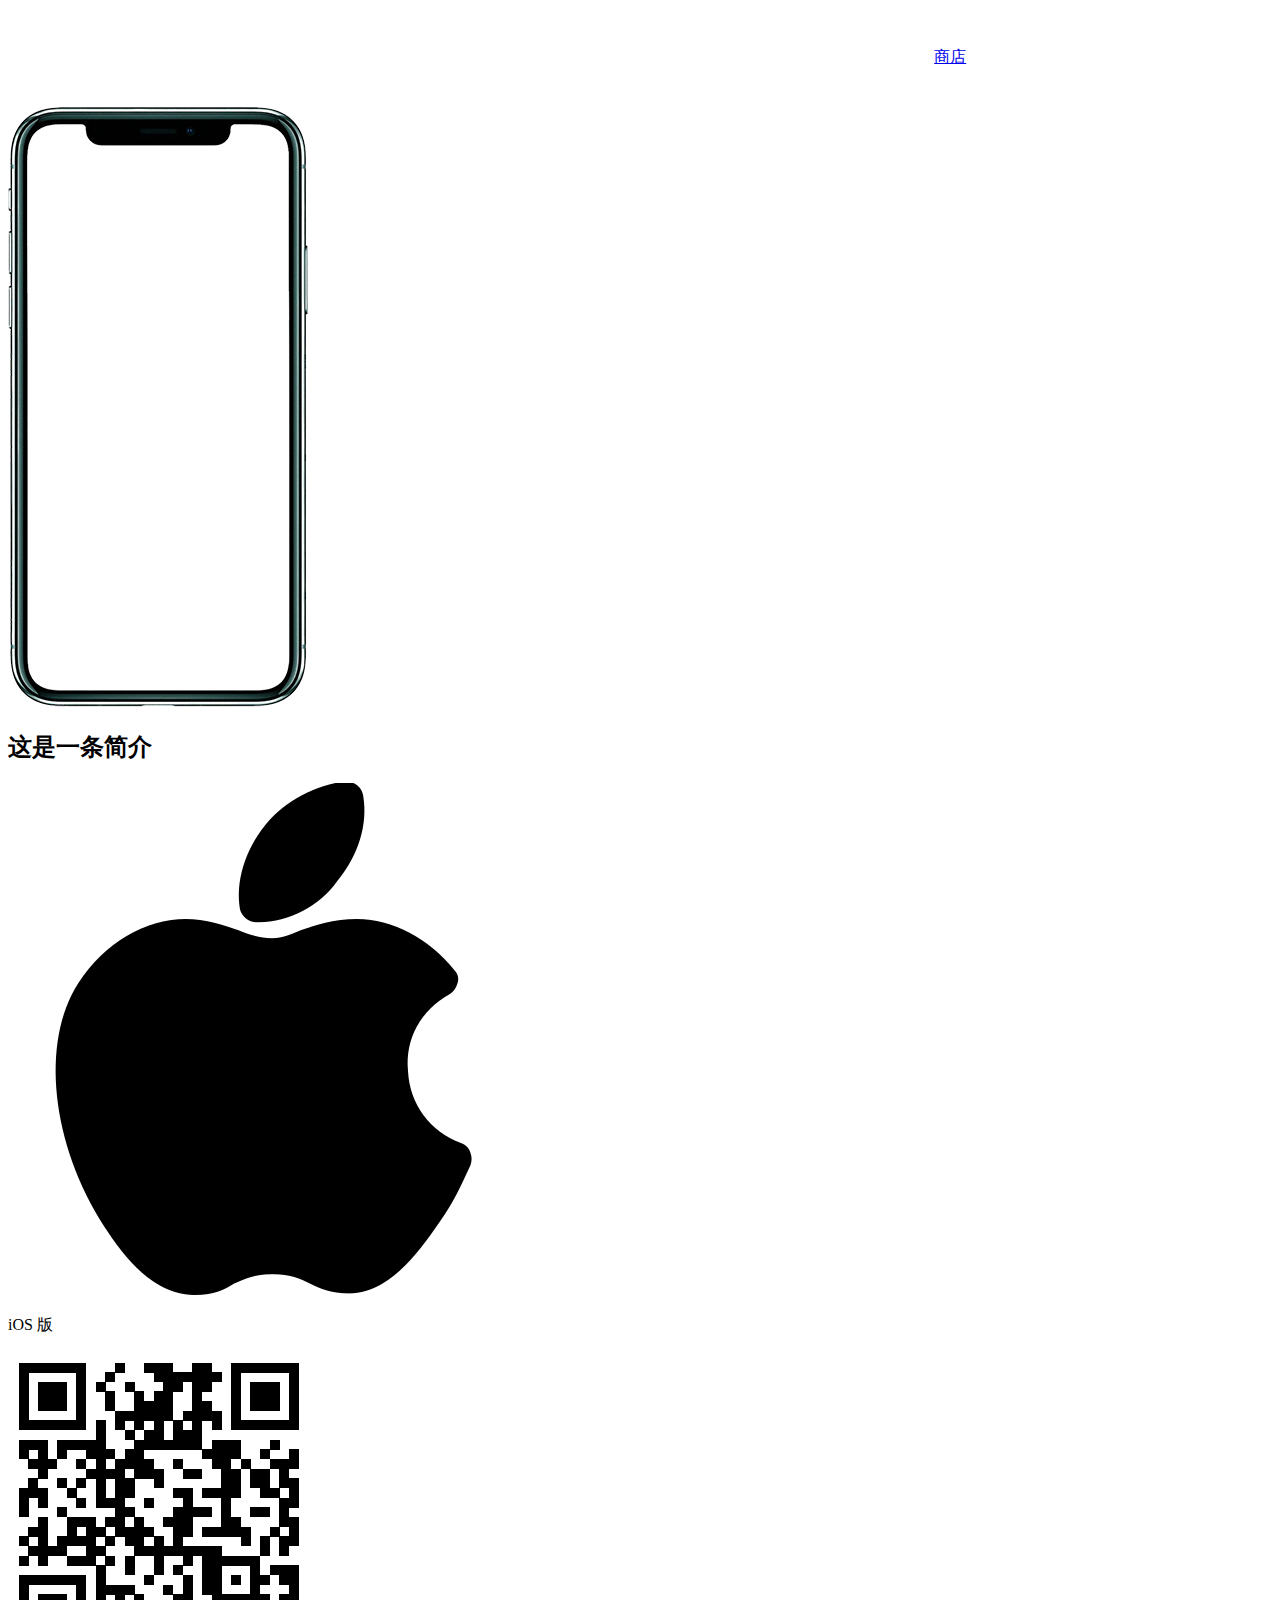
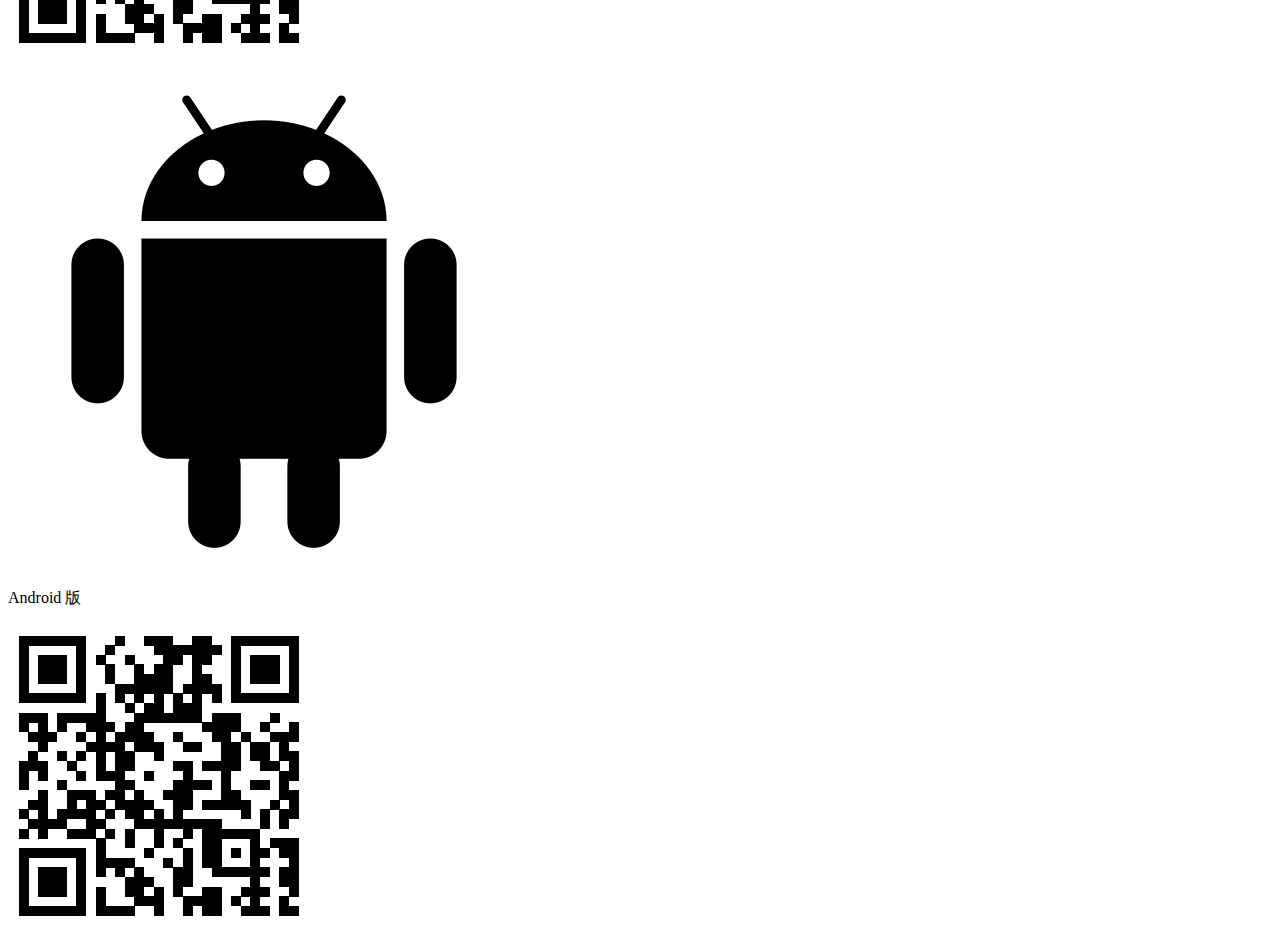
==== index.html @ fb44cf97 "Add files via upload" ====
<!DOCTYPE html>
<html lang="en">
<head>
    <meta charset="UTF-8">
    <meta http-equiv="X-UA-Compatible" content="IE=edge">
    <meta name="viewport" content="width=device-width, initial-scale=1.0">
    <title>AppDownload</title>
    <link href="./1.css" rel="stylesheet" type="text/css" />
</head>

<body>
    <div id="bg">
            <div>
                <div id="nav">
                    <table width="100%"> 
                        <tr>
                            <td>
                                 <div id="logo">
                                    <img src="./pic/网页上图标大小.png" alt="">
                                </div>
                             </td>
                            <td>
                                <div id="navbar">
                                    <a id="text" href="#">商店</a>                    
                                 </div>
                            </td>
                        </tr>
                    </table>
                   
                    
                </div>
            </div>
            <div id="content">
                <div id="content_1">
                    <div id="phone">
                       <img src="./pic/手机样机.png" id="phone_1">
                    </div>
                    <div id="app">
                        <h2>这是一条简介</h2>
                        <div id="download">
                            <div id="ios">
                                <img src="./pic/ios_icon.png" id="icon_ios">
                                <p>iOS 版</p>
                                <div class="dropdown-content">
                                    <img src="./pic/1 (1).png" alt="" id="ewm">
                                </div>
                            </div>                         
                            <div id="Android">
                                <img src="./pic/android_icon.png" id="icon_android">
                                <p>Android 版</p>
                                <div class="dropdown-content">
                                    <img src="./pic/1 (1).png" alt="" id="ewm">
                                </div>
                            </div>
                        </div>
                    </div>
                </div>
            </div>
    </div>
    
</body>
</html>
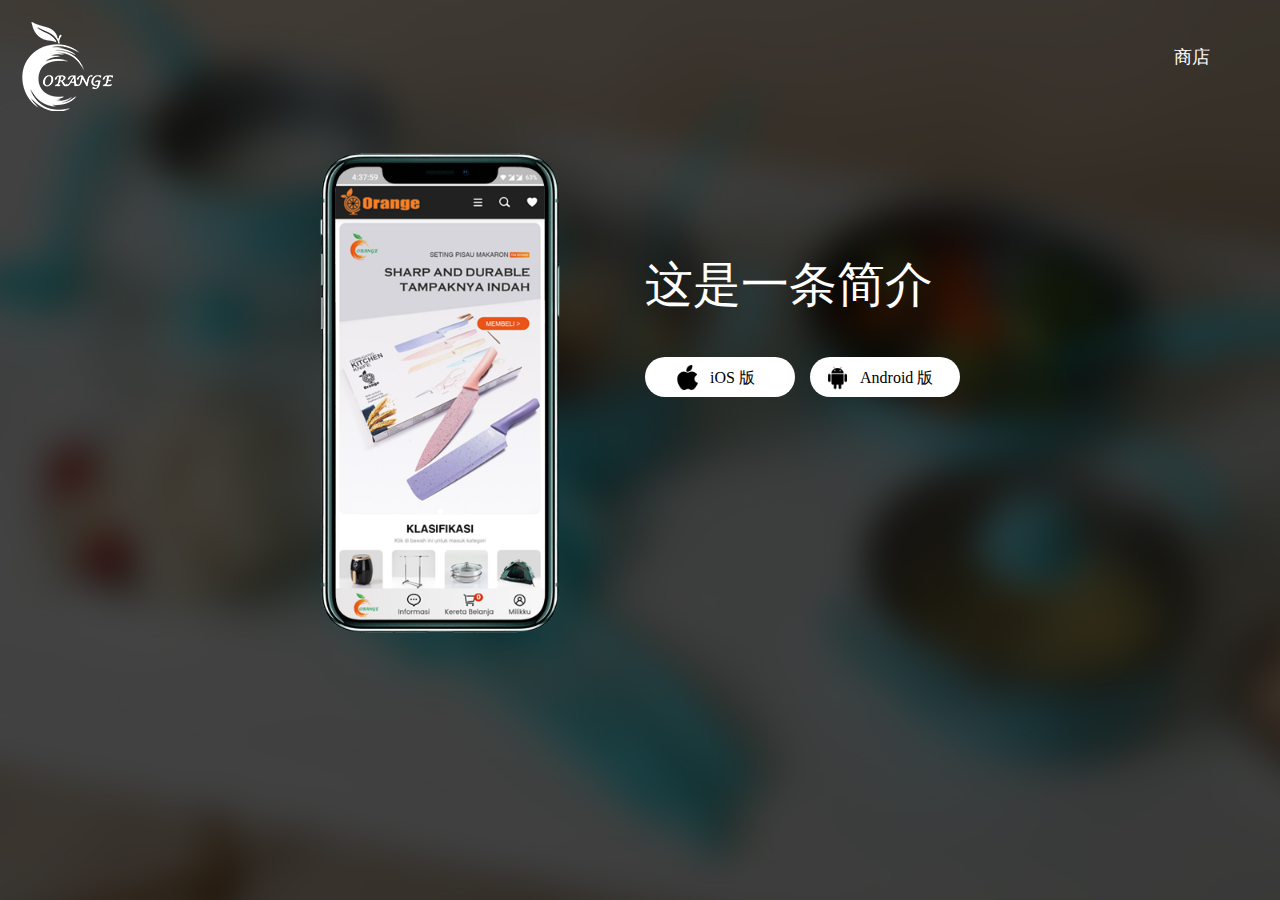
==== commit 17773ba8: "Update index.html" ====
--- a/index.html
+++ b/index.html
@@ -4,8 +4,8 @@
     <meta charset="UTF-8">
     <meta http-equiv="X-UA-Compatible" content="IE=edge">
     <meta name="viewport" content="width=device-width, initial-scale=1.0">
-    <title>AppDownload</title>
-    <link href="./1.css" rel="stylesheet" type="text/css" />
+    <title>Orangejkt</title>
+    <link href="./index.css" rel="stylesheet" type="text/css" />
 </head>
 
 <body>
@@ -59,4 +59,4 @@
     </div>
     
 </body>
-</html>+</html>
--- a/index.css
+++ b/index.css
@@ -0,0 +1,163 @@
+    * {
+        margin: 0px;
+        padding: 0px;
+
+    }
+
+    html,
+    body {
+        width: 100%;
+        height: 100%;
+    }
+    table{
+        line-height: 0px;
+    }
+    #bg {
+        height: 100%;
+        position: relative;
+        background: url(./pic/背景底图.jpg) no-repeat center center fixed;
+    }
+
+
+    #logo {
+        margin-left: 20px;
+        padding-top: 20px;
+    }
+
+    #navbar {
+        width: 133px;
+        height: 46px;
+        line-height: 46px;
+        text-align: center;
+        float: right;
+        margin-right: 20px;
+    }
+
+    #text {
+        color: white;
+        text-decoration: none;
+        font-family: 微软雅黑;
+        font-size: 18px;
+    }
+
+    #content {
+        width: 100%;
+        height: 675px;
+        margin: 0px auto 0 auto;
+    }
+
+    #content_1 {
+        width: 800px;
+        height: auto;
+        margin: 0px auto 0px auto;
+        padding-top: 40px;
+    }
+
+    #phone {
+        position: absolute;
+        background: url(./pic/ui.png) no-repeat;
+        background-size: 100%;
+        margin-left: 80px;
+    }
+    #phone_1{
+        width: 240px;
+        height: 480px;
+    }
+
+    #app {
+        width: 400px;
+        float: right;
+        margin-top: 100px;
+        margin-right: 50px;
+    }
+
+    h2 {
+        color: #fff;
+        font-size: 48px;
+        font-weight: 500;
+        margin-left: 55px;
+    }
+
+    #download {
+        margin-top: 40px;
+    }
+
+    #ios {
+        display: flex;
+        flex-direction: row;
+        align-items: center;
+        width: 150px;
+        height: 40px;
+        border-radius: 20px;
+        background-color: #fff;
+        margin-left: 55px;
+        margin-right: 15px;
+        cursor: pointer;
+        position: relative;
+        float: left;
+    }
+
+    .dropdown-content {
+        display: none;
+        position: absolute;
+        background-color: #f9f9f9;
+        min-width: 150px;
+        height: 140px;
+        top: 40px;
+    }
+
+    #ios:hover {
+        border-radius: 20px 20px 0 0;
+    }
+
+    #ios:hover .dropdown-content {
+        display: block;
+        border-radius: 0 0 20px 20px;
+    }
+
+    #Android:hover {
+        border-radius: 20px 20px 0 0;
+    }
+
+    #Android:hover .dropdown-content {
+        display: block;
+        border-radius: 0 0 20px 20px;
+    }
+
+    #ewm {
+        margin-left: 8px;
+        margin-top: 2px;
+        width: 134px;
+        height: 134px;
+    }
+
+    #icon_ios {
+        margin-left: 30px;
+        width: 25px;
+        height: 25px;
+    }
+
+    #icon_android {
+        margin-left: 15px;
+        width: 25px;
+        height: 25px;
+    }
+
+    #Android {
+        display: flex;
+        flex-direction: row;
+        align-items: center;
+        width: 150px;
+        height: 40px;
+        border-radius: 20px;
+        background-color: #fff;
+        margin-right: 15px;
+        cursor: pointer;
+        position: relative;
+        float: left;
+    }
+
+    p {
+        margin-top: 2px;
+        margin-left: 10px;
+    }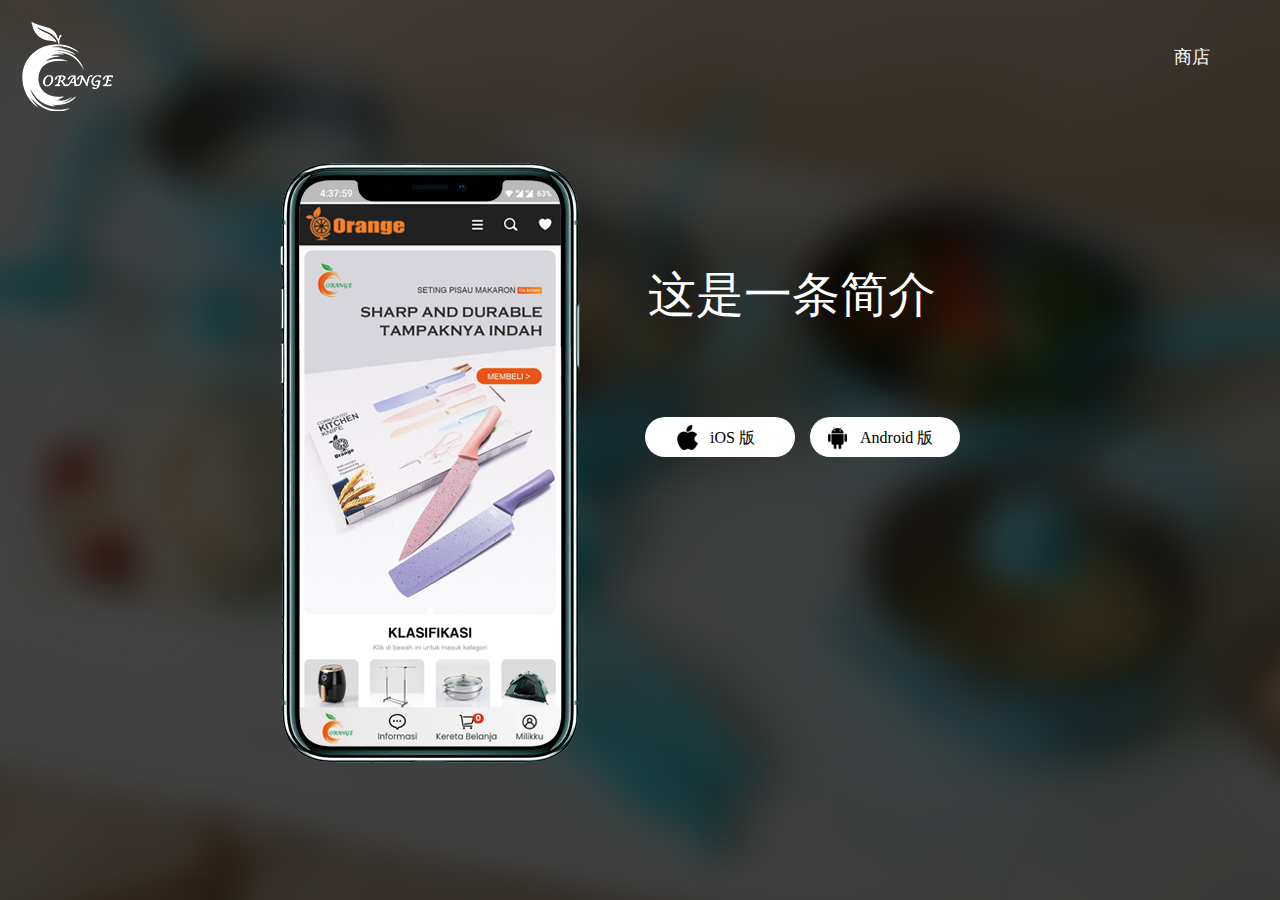
==== commit de1e2c79: "Add files via upload" ====
--- a/index.html
+++ b/index.html
@@ -4,21 +4,22 @@
     <meta charset="UTF-8">
     <meta http-equiv="X-UA-Compatible" content="IE=edge">
     <meta name="viewport" content="width=device-width, initial-scale=1.0">
-    <title>Orangejkt</title>
-    <link href="./index.css" rel="stylesheet" type="text/css" />
+    <title>AppDownload</title>
+    <link href="./index.css" media="screen and (min-width: 992px)" rel="stylesheet" type="text/css" />
+    
+    <link href="./index_m.css" media="screen and (max-width: 767px)" rel="stylesheet" type="text/css" />
 </head>
 
 <body>
-    <div id="bg">
             <div>
                 <div id="nav">
                     <table width="100%"> 
                         <tr>
                             <td>
                                  <div id="logo">
-                                    <img src="./pic/网页上图标大小.png" alt="">
+                                    <img src="./pic/网页上图标大小.png" alt="" id="logo_1">
                                 </div>
-                             </td>
+                            </td>
                             <td>
                                 <div id="navbar">
                                     <a id="text" href="#">商店</a>                    
@@ -31,12 +32,14 @@
                 </div>
             </div>
             <div id="content">
+
                 <div id="content_1">
+                        <h2>这是一条简介</h2>
+
                     <div id="phone">
-                       <img src="./pic/手机样机.png" id="phone_1">
+                        <img src="./pic/手机样机.png" id="phone_1">
                     </div>
                     <div id="app">
-                        <h2>这是一条简介</h2>
                         <div id="download">
                             <div id="ios">
                                 <img src="./pic/ios_icon.png" id="icon_ios">
@@ -56,7 +59,5 @@
                     </div>
                 </div>
             </div>
-    </div>
-    
 </body>
-</html>
+</html>--- a/index.css
+++ b/index.css
@@ -8,14 +8,13 @@
     body {
         width: 100%;
         height: 100%;
-    }
-    table{
-        line-height: 0px;
-    }
-    #bg {
         height: 100%;
         position: relative;
         background: url(./pic/背景底图.jpg) no-repeat center center fixed;
+    }
+
+    table {
+        line-height: 0px;
     }
 
 
@@ -48,26 +47,27 @@
 
     #content_1 {
         width: 800px;
-        height: auto;
+        height: 700px;
         margin: 0px auto 0px auto;
-        padding-top: 40px;
+        padding-top: 50px;
     }
 
     #phone {
         position: absolute;
         background: url(./pic/ui.png) no-repeat;
         background-size: 100%;
-        margin-left: 80px;
+        margin-left: 40px;
     }
-    #phone_1{
-        width: 240px;
-        height: 480px;
+
+    #phone_1 {
+        width: 300px;
+        height: 600px;
     }
 
     #app {
         width: 400px;
         float: right;
-        margin-top: 100px;
+        margin-top: 50px;
         margin-right: 50px;
     }
 
@@ -75,7 +75,9 @@
         color: #fff;
         font-size: 48px;
         font-weight: 500;
-        margin-left: 55px;
+        float: right;
+        margin-right: 13%;
+        margin-top: 100px;
     }
 
     #download {
--- a/index_m.css
+++ b/index_m.css
@@ -0,0 +1,143 @@
+* {
+    margin: 0px;
+    padding: 0px;
+
+}
+
+body {
+    background: url(./pic/背景底图.jpg)no-repeat center center fixed;
+    position: relative;
+    background-size: cover;
+}
+
+#logo {
+    margin-left: 20px;
+    padding-top: 20px;
+
+}
+
+#logo_1 {
+    width: 50%;
+}
+
+#text {
+    color: white;
+    text-decoration: none;
+    font-family: 微软雅黑;
+    font-size: 18px;
+}
+
+#navbar {
+    width: 133px;
+    height: 40px;
+    line-height: 46px;
+    text-align: center;
+    float: right;
+}
+
+#content_1 {
+    height: 100%;
+}
+
+#content {
+    margin-top: 20%;
+}
+
+#phone_1 {
+    width: 100%;
+    height: 50%;
+}
+
+#phone {
+    float: left;
+    width: 45%;
+    background: url(./pic/ui.png) no-repeat;
+    background-size: 100%;
+    margin-left: 10px;
+}
+
+#download {
+    width: 50%;
+    float: right;
+}
+
+#ios {
+    display: flex;
+    flex-direction: row;
+    align-items: center;
+    width: 150px;
+    height: 40px;
+    border-radius: 20px;
+    background-color: #fff;
+    margin-right: 15px;
+    cursor: pointer;
+    position: relative;
+    float: right;
+    margin-bottom: 150px;
+}
+
+.dropdown-content {
+    display: none;
+    position: absolute;
+    background-color: #f9f9f9;
+    min-width: 150px;
+    height: 140px;
+    top: 40px;
+}
+
+#ios:hover {
+    border-radius: 20px 20px 0 0;
+}
+
+#ios:hover .dropdown-content {
+    display: block;
+    border-radius: 0 0 20px 20px;
+}
+
+#Android:hover {
+    border-radius: 20px 20px 0 0;
+}
+
+#Android:hover .dropdown-content {
+    display: block;
+    border-radius: 0 0 20px 20px;
+}
+
+#ewm {
+    margin-left: 8px;
+    margin-top: 2px;
+    width: 134px;
+    height: 134px;
+}
+
+#icon_ios {
+    margin-left: 30px;
+    width: 25px;
+    height: 25px;
+}
+
+#Android {
+    display: flex;
+    flex-direction: row;
+    align-items: center;
+    width: 150px;
+    height: 40px;
+    border-radius: 20px;
+    background-color: #fff;
+    margin-right: 15px;
+    cursor: pointer;
+    position: relative;
+    float: right;
+}
+
+#icon_android {
+    margin-left: 15px;
+    width: 25px;
+    height: 25px;
+}
+
+h2 {
+    color: #f9f9f9;
+    text-align: center;
+    margin-bottom: 15%;
+}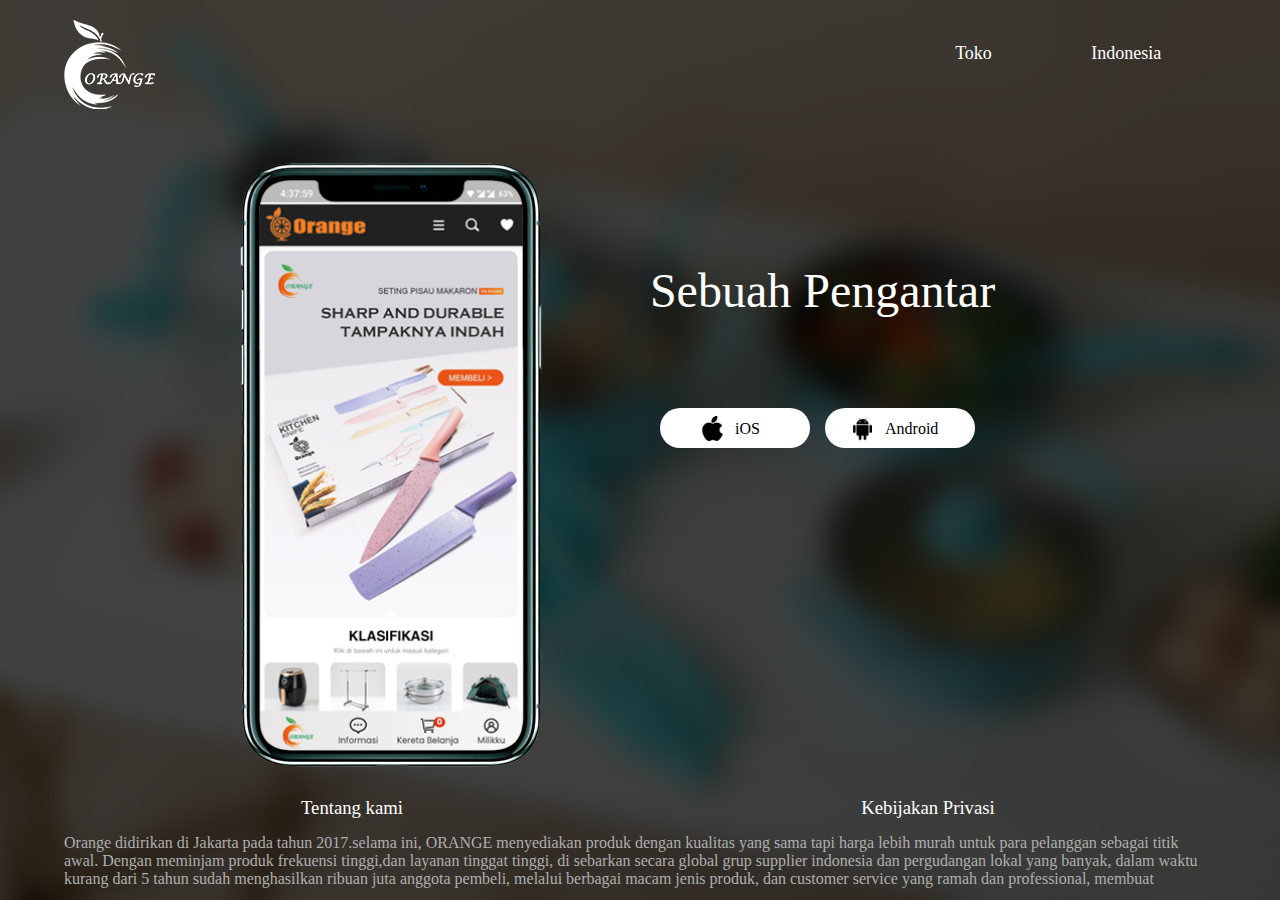
==== commit 2cc2f841: "Change The Style" ====
--- a/index.html
+++ b/index.html
@@ -1,63 +1,119 @@
 <!DOCTYPE html>
 <html lang="en">
+
 <head>
     <meta charset="UTF-8">
     <meta http-equiv="X-UA-Compatible" content="IE=edge">
     <meta name="viewport" content="width=device-width, initial-scale=1.0">
     <title>AppDownload</title>
-    <link href="./index.css" media="screen and (min-width: 992px)" rel="stylesheet" type="text/css" />
-    
+    <script src="./index.js"></script>
+    <link href="./index.css" media="screen and (min-width: 768px)" rel="stylesheet" type="text/css" />
     <link href="./index_m.css" media="screen and (max-width: 767px)" rel="stylesheet" type="text/css" />
 </head>
 
 <body>
-            <div>
-                <div id="nav">
-                    <table width="100%"> 
-                        <tr>
-                            <td>
-                                 <div id="logo">
-                                    <img src="./pic/网页上图标大小.png" alt="" id="logo_1">
-                                </div>
-                            </td>
-                            <td>
-                                <div id="navbar">
-                                    <a id="text" href="#">商店</a>                    
-                                 </div>
-                            </td>
-                        </tr>
-                    </table>
-                   
-                    
-                </div>
+    <div style="display: flex;flex-direction: column;height: 100%;width:90%; margin:0 auto;">
+        <header>
+            <img src="./pic/网页上图标大小.png" alt="" id="logo">
+            <ul>
+                <li>
+                    <a id="text" href="https://www.orangejkt.com/">Toko</a>
+                </li>
+                <li>
+                    <a id="text" href="#">
+                        Indonesia
+                        <img src="./pic/arrow.png" alt="">
+                    </a>
+                    <ul id="plat">
+                        <li id="sp"><a href="./index_english.html">English</a></li>
+                    </ul>
+                </li>
+            </ul>
+        </header>
+        <main style="flex:1;width:800px;margin:50px auto 0 auto;">
+            <h2 class="app-title">Sebuah Pengantar</h2>
+            <div id="phone">
+                <img src="./pic/手机样机.png" id="phone_1">
             </div>
-            <div id="content">
-
-                <div id="content_1">
-                        <h2>这是一条简介</h2>
-
-                    <div id="phone">
-                        <img src="./pic/手机样机.png" id="phone_1">
+            <div id="app">
+                <div id="download">
+                    <div id="ios">
+                        <a href="" download=""></a>
+                        <img src="./pic/ios_icon.png" id="icon_ios">
+                        <p>iOS</p>
+                        <div class="dropdown-content">
+                            <img src="./pic/1 (1).png" alt="" id="ewm">
+                        </div>
                     </div>
-                    <div id="app">
-                        <div id="download">
-                            <div id="ios">
-                                <img src="./pic/ios_icon.png" id="icon_ios">
-                                <p>iOS 版</p>
-                                <div class="dropdown-content">
-                                    <img src="./pic/1 (1).png" alt="" id="ewm">
-                                </div>
-                            </div>                         
-                            <div id="Android">
-                                <img src="./pic/android_icon.png" id="icon_android">
-                                <p>Android 版</p>
-                                <div class="dropdown-content">
-                                    <img src="./pic/1 (1).png" alt="" id="ewm">
-                                </div>
-                            </div>
+                    <div id="Android">
+                        <a href="" download=""></a>
+                        <img src="./pic/android_icon.png" id="icon_android">
+                        <p>Android</p>
+                        <div class="dropdown-content">
+                            <img src="./pic/1 (1).png" alt="" id="ewm">
                         </div>
                     </div>
                 </div>
             </div>
+        </main>
+        <footer id="footer">
+            <div id="Tentangkami">
+                <a href="#">
+                    <h3 class="footer-title" onClick="show()">
+                        Tentang kami
+                    </h3>
+                </a>
+                <a href="https://www.orangejkt.com/Kebijakan-Privasi-n1340963.html">
+                    <h3 class="footer-title">
+                        Kebijakan Privasi
+                    </h3>
+                </a>
+            </div>
+            <div>
+                <a id="aboutUs">
+                    Orange didirikan di Jakarta pada tahun 2017.selama ini, ORANGE menyediakan produk dengan kualitas
+                    yang
+                    sama tapi harga lebih murah untuk para pelanggan sebagai titik awal. Dengan meminjam produk
+                    frekuensi
+                    tinggi,dan layanan tinggat tinggi, di sebarkan secara global grup supplier indonesia dan pergudangan
+                    lokal yang banyak, dalam waktu kurang dari 5 tahun sudah menghasilkan ribuan juta anggota pembeli,
+                    melalui berbagai macam jenis produk, dan customer service yang ramah dan professional, membuat
+                    pelanggan
+                    merasakan rasa belanja produk yang nyaman dan praktis. Kedepan, Kami akan tak henti-hentinya
+                    berusaha
+                    untuk menjadi merek yang dapat dipercaya oleh konsumen Indonesia.
+                </a>
+            </div>
+        </footer>
+    </div>
+    <!-- <header>
+        
+    </header>
+    <div id="content">
+        <div id="content_1">
+            
+        </div>
+    </div>
+    <div id="footer">
+        
+    </div>
+    <div class="part">
+        <img src="./pic/off.png" alt="" onClick="hide()"/>
+        <h2>
+            Tentang kami
+        </h2>
+        <p>
+            Orange didirikan di Jakarta pada tahun 2017.</br>
+            selama ini, ORANGE menyediakan produk dengan kualitas yang sama tapi harga lebih murah untuk para pelanggan
+            sebagai titik awal.</br>
+            Dengan meminjam produk frekuensi tinggi,dan layanan tinggat tinggi, di sebarkan secara global grup supplier
+            indonesia dan pergudangan lokal yang banyak, dalam waktu kurang dari 5 tahun sudah menghasilkan ribuan juta
+            anggota pembeli, melalui berbagai macam jenis produk, dan customer service yang ramah dan professional,
+            membuat pelanggan merasakan rasa belanja produk yang nyaman dan praktis. </br>
+            Kedepan, Kami akan tak henti-hentinya berusaha untuk menjadi merek yang dapat dipercaya oleh konsumen
+            Indonesia.
+        </p>
+    <div> -->
 </body>
+
 </html>--- a/index.css
+++ b/index.css
@@ -6,30 +6,69 @@
 
     html,
     body {
-        width: 100%;
-        height: 100%;
         height: 100%;
         position: relative;
         background: url(./pic/背景底图.jpg) no-repeat center center fixed;
-    }
-
-    table {
-        line-height: 0px;
-    }
-
+        background-size: cover;
+    }
+
+    ul {
+        float: right;
+        margin: 0 10px 0 0;
+        text-align: center;
+        list-style: none;
+    }
+
+    li {
+        padding-top: 30px;
+        float: left;
+        text-align: center;
+        display: inline;
+    }
+
+    li a:visited {
+        color: #ededed;
+        text-decoration: none;
+    }
+
+    li a:hover {
+        color: gray;
+    }
+
+    #plat {
+        display: none;
+        position: absolute;
+        width: 133px;
+        text-align: center;
+        text-decoration: none;
+    }
+
+    #sp {
+        padding-top: 10px;
+        background-color: #fff;
+        border-radius: 20px;
+        height: 50px;
+    }
+
+    #sp a {
+        color: rgb(0, 0, 0);
+    }
+
+    #plat a:link {
+        color: rgb(0, 0, 0);
+    }
+
+    li a:link {
+        color: #ededed;
+    }
+
+    li:hover #plat {
+        display: block;
+    }
 
     #logo {
-        margin-left: 20px;
         padding-top: 20px;
-    }
-
-    #navbar {
-        width: 133px;
-        height: 46px;
-        line-height: 46px;
-        text-align: center;
-        float: right;
-        margin-right: 20px;
+        display: inline;
     }
 
     #text {
@@ -37,51 +76,52 @@
         text-decoration: none;
         font-family: 微软雅黑;
         font-size: 18px;
-    }
-
-    #content {
-        width: 100%;
-        height: 675px;
-        margin: 0px auto 0 auto;
-    }
-
-    #content_1 {
-        width: 800px;
-        height: 700px;
-        margin: 0px auto 0px auto;
-        padding-top: 50px;
-    }
-
-    #phone {
-        position: absolute;
-        background: url(./pic/ui.png) no-repeat;
-        background-size: 100%;
-        margin-left: 40px;
-    }
-
-    #phone_1 {
-        width: 300px;
-        height: 600px;
-    }
-
-    #app {
-        width: 400px;
-        float: right;
-        margin-top: 50px;
-        margin-right: 50px;
-    }
-
-    h2 {
+        align-items: center;
+        display: block;
+    }
+
+    li a {
+        width: 155px;
+        height: 46px;
+        color: #fff;
+        display: block;
+        font-size: 18px;
+        line-height: 46px;
+        text-decoration: none;
+    }
+
+    .app-title {
         color: #fff;
         font-size: 48px;
         font-weight: 500;
         float: right;
-        margin-right: 13%;
         margin-top: 100px;
+        min-width: 435px;
+        text-align: center;
+    }
+
+    #phone {
+        float: left;
+        background: url(./pic/ui.png) no-repeat center;
+        background-size: 100%;
+        height: 100%;
+        max-width: 50%;
+    }
+
+    #phone_1 {
+        width: 100%;
+        height: 100%;
+    }
+
+    #app {
+        float: right;
+        margin-top: 50px;
     }
 
     #download {
         margin-top: 40px;
+        height: 40px;
+        margin-right: 50px;
     }
 
     #ios {
@@ -104,7 +144,7 @@
         position: absolute;
         background-color: #f9f9f9;
         min-width: 150px;
-        height: 140px;
+        height: 150px;
         top: 40px;
     }
 
@@ -127,20 +167,20 @@
     }
 
     #ewm {
-        margin-left: 8px;
-        margin-top: 2px;
-        width: 134px;
-        height: 134px;
+        margin-left: 10px;
+        margin-top: 10px;
+        width: 130px;
+        height: 130px;
     }
 
     #icon_ios {
-        margin-left: 30px;
+        margin-left: 40px;
         width: 25px;
         height: 25px;
     }
 
     #icon_android {
-        margin-left: 15px;
+        margin-left: 25px;
         width: 25px;
         height: 25px;
     }
@@ -162,4 +202,36 @@
     p {
         margin-top: 2px;
         margin-left: 10px;
+    }
+
+    #footer {
+        height: auto;
+        margin: 30px auto 10px auto;
+        align-items: center;
+        overflow: hidden;
+    }
+
+    .footer-title {
+        color: #fff;
+        font-weight: 500;
+        margin-bottom: 15px;
+        display: inline-block;
+        pointer-events: none;
+    }
+
+    #aboutUs {
+        color: rgb(175, 175, 175)
+    }
+
+    #Tentangkami {
+        display: flex;
+    }
+
+    #Tentangkami a {
+        flex: 1;
+        text-align: center;
+    }
+
+    .part {
+        display: none;
     }--- a/index_m.css
+++ b/index_m.css
@@ -4,20 +4,78 @@
 
 }
 
+html,
 body {
     background: url(./pic/背景底图.jpg)no-repeat center center fixed;
     position: relative;
     background-size: cover;
-}
-
+    min-width: 350px;
+    height: 100%;
+}
+
+#logo_1,
 #logo {
-    margin-left: 20px;
+    display: inline;
+    width: 60px;
+    height: 60px;
+    margin: 10px 0 0 10px;
+}
+
+ul {
+    float: right;
+    margin: 0 auto;
+    text-align: center;
+    list-style: none;
+}
+
+li {
     padding-top: 20px;
-
-}
-
-#logo_1 {
-    width: 50%;
+    float: left;
+    width: 120px;
+    height: 45px;
+    line-height: 45px;
+    text-align: center;
+}
+
+li a:visited {
+    color: #ededed;
+    text-decoration: none;
+}
+
+#plat {
+    background-color: #fff;
+    display: none;
+    position: absolute;
+    width: 120px;
+    text-align: center;
+    text-decoration: none;
+    border-radius: 10px;
+}
+
+#sp {
+    padding-top: 0px;
+    text-decoration: none;
+}
+
+#sp a {
+    text-decoration: none;
+    color: rgb(0, 0, 0);
+}
+
+#plat a:link {
+    color: rgb(0, 0, 0);
+}
+
+li a:link {
+    color: #ededed;
+}
+
+li:hover #plat {
+    display: block;
+}
+
+.text_1 {
+    display: none;
 }
 
 #text {
@@ -37,10 +95,14 @@
 
 #content_1 {
     height: 100%;
+    width: 375px;
+    margin: 10% auto 0 auto;
 }
 
 #content {
-    margin-top: 20%;
+    width: 100%;
+    height: 450px;
+    position: relative;
 }
 
 #phone_1 {
@@ -59,6 +121,7 @@
 #download {
     width: 50%;
     float: right;
+    max-width: 300px;
 }
 
 #ios {
@@ -73,34 +136,8 @@
     cursor: pointer;
     position: relative;
     float: right;
-    margin-bottom: 150px;
-}
-
-.dropdown-content {
-    display: none;
-    position: absolute;
-    background-color: #f9f9f9;
-    min-width: 150px;
-    height: 140px;
-    top: 40px;
-}
-
-#ios:hover {
-    border-radius: 20px 20px 0 0;
-}
-
-#ios:hover .dropdown-content {
-    display: block;
-    border-radius: 0 0 20px 20px;
-}
-
-#Android:hover {
-    border-radius: 20px 20px 0 0;
-}
-
-#Android:hover .dropdown-content {
-    display: block;
-    border-radius: 0 0 20px 20px;
+    margin-top: 90px;
+    margin-bottom: 50px;
 }
 
 #ewm {
@@ -108,10 +145,12 @@
     margin-top: 2px;
     width: 134px;
     height: 134px;
+    display: none;
 }
 
 #icon_ios {
-    margin-left: 30px;
+    margin-left: 40px;
+    margin-right: 5px;
     width: 25px;
     height: 25px;
 }
@@ -131,13 +170,76 @@
 }
 
 #icon_android {
-    margin-left: 15px;
+    margin-left: 25px;
+    margin-right: 5px;
     width: 25px;
     height: 25px;
 }
 
-h2 {
+#content_1 h2 {
     color: #f9f9f9;
     text-align: center;
-    margin-bottom: 15%;
+    margin-bottom: 10%;
+    margin-top: 10%;
+}
+
+#footer {
+    height: auto;
+    margin: 0px auto 0px auto;
+    text-align: center;
+    bottom: 10px;
+}
+
+#aboutUs {
+    display: none;
+}
+
+#foot,
+#foot_1 {
+    width: 200px;
+    height: 45px;
+    line-height: 45px;
+}
+
+
+#Tentangkami {
+    text-decoration: none;
+    color: #fff;
+    display: block;
+}
+
+#Tentangkami_1 {
+    text-decoration: none;
+    color: #fff;
+    display: inline-block;
+}
+
+.part {
+    display: none;
+    background-color: #2f3130;
+    height: 600px;
+    width: 300px;
+    position: absolute;
+    margin: 10%;
+    top: 5%;
+    border-radius: 20px;
+}
+
+.part h2 {
+    margin-top: 35px;
+    color: #dbdbdb;
+    text-align: center;
+}
+
+.part p {
+    text-align: center;
+    color: #dbdbdb;
+    padding: 15px 10px 0 10px;
+    line-height: 23px;
+    font-weight: 100;
+}
+
+.part img {
+    width: 35px;
+    float: right;
 }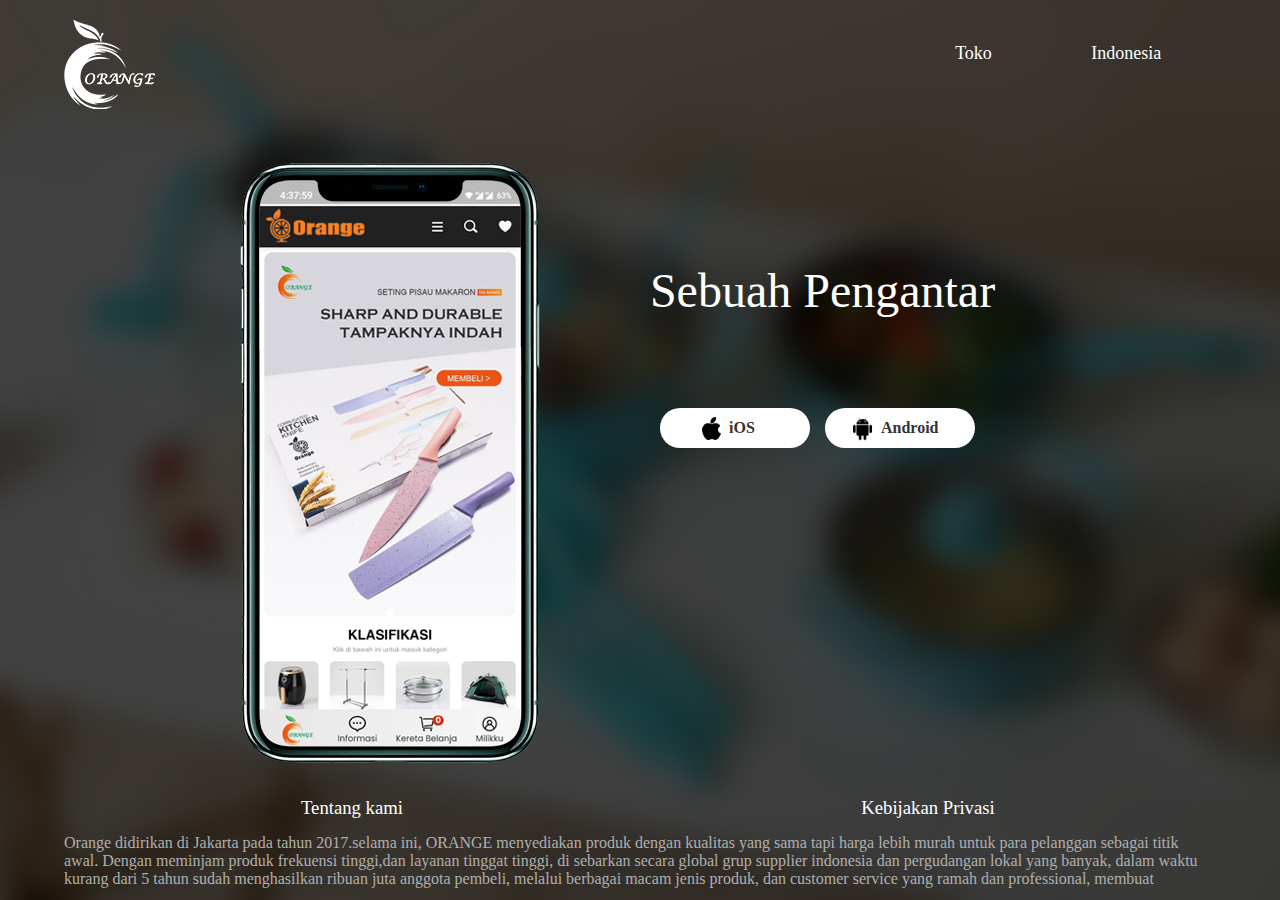
==== commit 97a9bd56: "Update index" ====
--- a/index.html
+++ b/index.html
@@ -30,27 +30,32 @@
                 </li>
             </ul>
         </header>
-        <main style="flex:1;width:800px;margin:50px auto 0 auto;">
-            <h2 class="app-title">Sebuah Pengantar</h2>
-            <div id="phone">
-                <img src="./pic/手机样机.png" id="phone_1">
-            </div>
-            <div id="app">
-                <div id="download">
-                    <div id="ios">
-                        <a href="" download=""></a>
-                        <img src="./pic/ios_icon.png" id="icon_ios">
-                        <p>iOS</p>
-                        <div class="dropdown-content">
-                            <img src="./pic/1 (1).png" alt="" id="ewm">
+        <main>
+            <h2 class="app-title-mobile">Sebuah Pengantar</h2>
+            <div class="clear-both">
+                <h2 class="app-title-pc">Sebuah Pengantar</h2>
+                <div id="phone">
+                    <img src="./pic/手机样机.png" id="phone_1">
+                </div>
+                <div id="app">
+                    <div id="download">
+                        <div id="ios">
+                            <a href="" download="">
+                                <img src="./pic/ios_icon.png" id="icon_ios">
+                                <span>iOS</span>
+                            </a>
+                            <div class="dropdown-content">
+                                <img src="./pic/1 (1).png" alt="" id="ewm">
+                            </div>
                         </div>
-                    </div>
-                    <div id="Android">
-                        <a href="" download=""></a>
-                        <img src="./pic/android_icon.png" id="icon_android">
-                        <p>Android</p>
-                        <div class="dropdown-content">
-                            <img src="./pic/1 (1).png" alt="" id="ewm">
+                        <div id="Android">
+                            <a href="" download="">
+                                <img src="./pic/android_icon.png" id="icon_android">
+                                <span>Android</span>
+                            </a>                        
+                            <div class="dropdown-content">
+                                <img src="./pic/1 (1).png" alt="" id="ewm">
+                            </div>
                         </div>
                     </div>
                 </div>
@@ -58,16 +63,19 @@
         </main>
         <footer id="footer">
             <div id="Tentangkami">
-                <a href="#">
-                    <h3 class="footer-title" onClick="show()">
-                        Tentang kami
+                    <h3 class="footer-title" >
+                        <a href="#" onClick="show()">
+                            Tentang kami
+                        </a>
                     </h3>
-                </a>
-                <a href="https://www.orangejkt.com/Kebijakan-Privasi-n1340963.html">
                     <h3 class="footer-title">
-                        Kebijakan Privasi
+                        <a href="https://www.orangejkt.com/Kebijakan-Privasi-n1340963.html">                    
+                            Kebijakan Privasi
+                        </a>
                     </h3>
-                </a>
+                    </h3>
+                
+                
             </div>
             <div>
                 <a id="aboutUs">
@@ -86,21 +94,10 @@
             </div>
         </footer>
     </div>
-    <!-- <header>
-        
-    </header>
-    <div id="content">
-        <div id="content_1">
-            
-        </div>
-    </div>
-    <div id="footer">
-        
-    </div>
     <div class="part">
-        <img src="./pic/off.png" alt="" onClick="hide()"/>
         <h2>
             Tentang kami
+            <img src="./pic/off.png" alt="" onClick="hide()"/>
         </h2>
         <p>
             Orange didirikan di Jakarta pada tahun 2017.</br>
@@ -113,7 +110,7 @@
             Kedepan, Kami akan tak henti-hentinya berusaha untuk menjadi merek yang dapat dipercaya oleh konsumen
             Indonesia.
         </p>
-    <div> -->
+    <div> 
 </body>
 
 </html>--- a/index.css
+++ b/index.css
@@ -90,7 +90,19 @@
         text-decoration: none;
     }
 
-    .app-title {
+    main {
+        flex: 1;
+        width: 800px;
+        margin: 50px auto 0 auto;
+        display: flex;
+        align-items: center;
+    }
+
+    .app-title-mobile {
+        display: none;
+    }
+
+    .app-title-pc {
         color: #fff;
         font-size: 48px;
         font-weight: 500;
@@ -126,8 +138,6 @@
 
     #ios {
         display: flex;
-        flex-direction: row;
-        align-items: center;
         width: 150px;
         height: 40px;
         border-radius: 20px;
@@ -139,6 +149,15 @@
         float: left;
     }
 
+    #ios>a,
+    #Android>a {
+        display: flex;
+        align-items: center;
+        text-decoration: none;
+        color: #333;
+        font-weight: bold;
+    }
+
     .dropdown-content {
         display: none;
         position: absolute;
@@ -175,14 +194,16 @@
 
     #icon_ios {
         margin-left: 40px;
-        width: 25px;
-        height: 25px;
+        width: 23px;
+        height: 23px;
+        margin-right: 6px;
     }
 
     #icon_android {
         margin-left: 25px;
         width: 25px;
         height: 25px;
+        margin-right: 6px;
     }
 
     #Android {
@@ -211,27 +232,35 @@
         overflow: hidden;
     }
 
-    .footer-title {
-        color: #fff;
+
+    #aboutUs {
+        color: rgb(175, 175, 175)
+    }
+
+    #Tentangkami {
+        display: flex;
+    }
+
+    #Tentangkami .footer-title {
+        flex: 1;
+        text-align: center;
         font-weight: 500;
         margin-bottom: 15px;
-        display: inline-block;
-        pointer-events: none;
-    }
-
-    #aboutUs {
-        color: rgb(175, 175, 175)
-    }
-
-    #Tentangkami {
-        display: flex;
-    }
-
-    #Tentangkami a {
-        flex: 1;
-        text-align: center;
+    }
+
+    #Tentangkami .footer-title>a {
+        color: #fff;
+        text-decoration: none;
     }
 
     .part {
         display: none;
+    }
+
+
+    .clear-both::after {
+        display: block;
+        content: '';
+        overflow: hidden;
+        clear: both;
     }--- a/index_m.css
+++ b/index_m.css
@@ -13,7 +13,6 @@
     height: 100%;
 }
 
-#logo_1,
 #logo {
     display: inline;
     width: 60px;
@@ -93,51 +92,70 @@
     float: right;
 }
 
-#content_1 {
-    height: 100%;
-    width: 375px;
-    margin: 10% auto 0 auto;
-}
-
-#content {
-    width: 100%;
-    height: 450px;
-    position: relative;
-}
-
-#phone_1 {
-    width: 100%;
-    height: 50%;
+main {
+    flex: 1;
+    width: 100%;
+    margin: 20px auto 0 auto;
+    display: flex;
+    align-items: center;
+    flex-direction: column;
+    justify-content: space-evenly;
+}
+
+.app-title-pc {
+    display: none;
+}
+
+.app-title-mobile {
+    color: #fff;
+    font-size: 30px;
+    font-weight: 500;
+    float: right;
+    /* margin-top: 20px;
+    margin-bottom: 20%; */
+    text-align: center;
+    width: 100%;
 }
 
 #phone {
     float: left;
-    width: 45%;
-    background: url(./pic/ui.png) no-repeat;
+    background: url(./pic/ui.png) no-repeat center;
     background-size: 100%;
-    margin-left: 10px;
+    width: 50%;
+}
+
+#phone_1 {
+    width: 100%;
+    height: 100%;
 }
 
 #download {
+    float: right;
     width: 50%;
-    float: right;
-    max-width: 300px;
+    text-align: center;
 }
 
 #ios {
-    display: flex;
+    display: inline-flex;
     flex-direction: row;
     align-items: center;
-    width: 150px;
+    width: 130px;
     height: 40px;
     border-radius: 20px;
     background-color: #fff;
-    margin-right: 15px;
     cursor: pointer;
     position: relative;
-    float: right;
     margin-top: 90px;
     margin-bottom: 50px;
+}
+
+#ios>a,
+#Android>a {
+    display: flex;
+    align-items: center;
+    text-decoration: none;
+    color: #333;
+    font-weight: bold;
 }
 
 #ewm {
@@ -149,28 +167,26 @@
 }
 
 #icon_ios {
-    margin-left: 40px;
+    margin-left: 30px;
     margin-right: 5px;
     width: 25px;
     height: 25px;
 }
 
 #Android {
-    display: flex;
+    display: inline-flex;
     flex-direction: row;
     align-items: center;
-    width: 150px;
+    width: 130px;
     height: 40px;
     border-radius: 20px;
     background-color: #fff;
-    margin-right: 15px;
     cursor: pointer;
     position: relative;
-    float: right;
 }
 
 #icon_android {
-    margin-left: 25px;
+    margin-left: 18px;
     margin-right: 5px;
     width: 25px;
     height: 25px;
@@ -187,7 +203,7 @@
     height: auto;
     margin: 0px auto 0px auto;
     text-align: center;
-    bottom: 10px;
+    bottom: 20%;
 }
 
 #aboutUs {
@@ -203,30 +219,36 @@
 
 
 #Tentangkami {
-    text-decoration: none;
+    display: flex;
+    flex-direction: column;
+}
+
+#Tentangkami .footer-title {
+    flex: 1;
+    text-align: center;
+    font-weight: 500;
+    margin-bottom: 15px;
+}
+
+#Tentangkami .footer-title>a {
     color: #fff;
-    display: block;
-}
-
-#Tentangkami_1 {
-    text-decoration: none;
-    color: #fff;
-    display: inline-block;
+    text-decoration: none;
 }
 
 .part {
     display: none;
     background-color: #2f3130;
-    height: 600px;
-    width: 300px;
-    position: absolute;
-    margin: 10%;
+    border-radius: 20px;
+    position: fixed;
     top: 5%;
-    border-radius: 20px;
+    bottom: 5%;
+    left: 10%;
+    right: 10%;
+    overflow: hidden;
 }
 
 .part h2 {
-    margin-top: 35px;
+    margin-top: 9px;
     color: #dbdbdb;
     text-align: center;
 }
@@ -235,11 +257,25 @@
     text-align: center;
     color: #dbdbdb;
     padding: 15px 10px 0 10px;
-    line-height: 23px;
+    line-height: 26px;
     font-weight: 100;
+    overflow: auto;
+    height: calc(100% - 40px);
 }
 
 .part img {
     width: 35px;
     float: right;
+    padding-right: 10px;
+}
+
+.clear-both {
+    width: 100%;
+}
+
+.clear-both::after {
+    display: block;
+    content: '';
+    overflow: hidden;
+    clear: both;
 }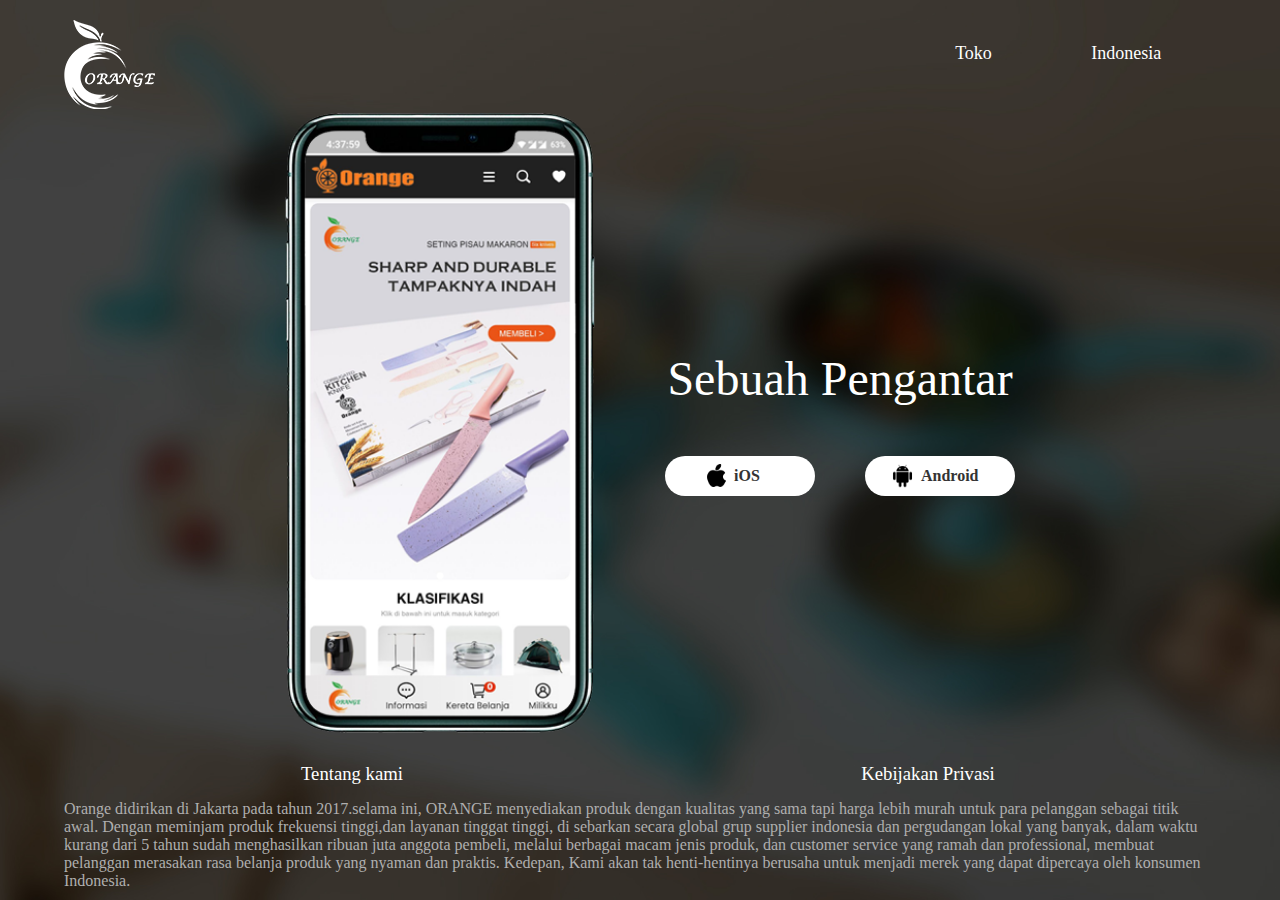
==== commit 0ab246b6: "fix css" ====
--- a/index.html
+++ b/index.html
@@ -5,14 +5,14 @@
     <meta charset="UTF-8">
     <meta http-equiv="X-UA-Compatible" content="IE=edge">
     <meta name="viewport" content="width=device-width, initial-scale=1.0">
-    <title>AppDownload</title>
+    <title>Orangejkt</title>
     <script src="./index.js"></script>
     <link href="./index.css" media="screen and (min-width: 768px)" rel="stylesheet" type="text/css" />
     <link href="./index_m.css" media="screen and (max-width: 767px)" rel="stylesheet" type="text/css" />
 </head>
 
 <body>
-    <div style="display: flex;flex-direction: column;height: 100%;width:90%; margin:0 auto;">
+    <div class="container">
         <header>
             <img src="./pic/网页上图标大小.png" alt="" id="logo">
             <ul>
@@ -32,12 +32,12 @@
         </header>
         <main>
             <h2 class="app-title-mobile">Sebuah Pengantar</h2>
-            <div class="clear-both">
-                <h2 class="app-title-pc">Sebuah Pengantar</h2>
+            <div class="app">
                 <div id="phone">
                     <img src="./pic/手机样机.png" id="phone_1">
                 </div>
                 <div id="app">
+                    <h2 class="app-title-pc">Sebuah Pengantar</h2>
                     <div id="download">
                         <div id="ios">
                             <a href="" download="">
@@ -52,7 +52,7 @@
                             <a href="" download="">
                                 <img src="./pic/android_icon.png" id="icon_android">
                                 <span>Android</span>
-                            </a>                        
+                            </a>
                             <div class="dropdown-content">
                                 <img src="./pic/1 (1).png" alt="" id="ewm">
                             </div>
@@ -63,41 +63,39 @@
         </main>
         <footer id="footer">
             <div id="Tentangkami">
-                    <h3 class="footer-title" >
-                        <a href="#" onClick="show()">
-                            Tentang kami
-                        </a>
-                    </h3>
-                    <h3 class="footer-title">
-                        <a href="https://www.orangejkt.com/Kebijakan-Privasi-n1340963.html">                    
-                            Kebijakan Privasi
-                        </a>
-                    </h3>
-                    </h3>
-                
-                
+                <h3 class="footer-title">
+                    <a href="#" onClick="show()">
+                        Tentang kami
+                    </a>
+                </h3>
+                <h3 class="footer-title">
+                    <a href="https://www.orangejkt.com/Kebijakan-Privasi-n1340963.html">
+                        Kebijakan Privasi
+                    </a>
+                </h3>
+                </h3>
+
+
             </div>
-            <div>
-                <a id="aboutUs">
-                    Orange didirikan di Jakarta pada tahun 2017.selama ini, ORANGE menyediakan produk dengan kualitas
-                    yang
-                    sama tapi harga lebih murah untuk para pelanggan sebagai titik awal. Dengan meminjam produk
-                    frekuensi
-                    tinggi,dan layanan tinggat tinggi, di sebarkan secara global grup supplier indonesia dan pergudangan
-                    lokal yang banyak, dalam waktu kurang dari 5 tahun sudah menghasilkan ribuan juta anggota pembeli,
-                    melalui berbagai macam jenis produk, dan customer service yang ramah dan professional, membuat
-                    pelanggan
-                    merasakan rasa belanja produk yang nyaman dan praktis. Kedepan, Kami akan tak henti-hentinya
-                    berusaha
-                    untuk menjadi merek yang dapat dipercaya oleh konsumen Indonesia.
-                </a>
+            <div id="aboutUs">
+                Orange didirikan di Jakarta pada tahun 2017.selama ini, ORANGE menyediakan produk dengan kualitas
+                yang
+                sama tapi harga lebih murah untuk para pelanggan sebagai titik awal. Dengan meminjam produk
+                frekuensi
+                tinggi,dan layanan tinggat tinggi, di sebarkan secara global grup supplier indonesia dan pergudangan
+                lokal yang banyak, dalam waktu kurang dari 5 tahun sudah menghasilkan ribuan juta anggota pembeli,
+                melalui berbagai macam jenis produk, dan customer service yang ramah dan professional, membuat
+                pelanggan
+                merasakan rasa belanja produk yang nyaman dan praktis. Kedepan, Kami akan tak henti-hentinya
+                berusaha
+                untuk menjadi merek yang dapat dipercaya oleh konsumen Indonesia.
             </div>
         </footer>
     </div>
     <div class="part">
         <h2>
             Tentang kami
-            <img src="./pic/off.png" alt="" onClick="hide()"/>
+            <img src="./pic/off.png" alt="" onClick="hide()" />
         </h2>
         <p>
             Orange didirikan di Jakarta pada tahun 2017.</br>
@@ -110,7 +108,7 @@
             Kedepan, Kami akan tak henti-hentinya berusaha untuk menjadi merek yang dapat dipercaya oleh konsumen
             Indonesia.
         </p>
-    <div> 
+    </div>
 </body>
 
 </html>--- a/index.css
+++ b/index.css
@@ -12,6 +12,14 @@
         background-size: cover;
     }
 
+    .container {
+        display: flex;
+        flex-direction: column;
+        height: 100%;
+        width: 90%;
+        margin: 0 auto;
+    }
+
     ul {
         float: right;
         margin: 0 10px 0 0;
@@ -93,9 +101,7 @@
     main {
         flex: 1;
         width: 800px;
-        margin: 50px auto 0 auto;
-        display: flex;
-        align-items: center;
+        margin: 0 auto;
     }
 
     .app-title-mobile {
@@ -106,47 +112,46 @@
         color: #fff;
         font-size: 48px;
         font-weight: 500;
-        float: right;
-        margin-top: 100px;
-        min-width: 435px;
-        text-align: center;
+        white-space: nowrap;
     }
 
     #phone {
-        float: left;
         background: url(./pic/ui.png) no-repeat center;
-        background-size: 100%;
-        height: 100%;
-        max-width: 50%;
+        background-size: contain;
+        flex: 1;
+        display: flex;
+        justify-content: center;
     }
 
     #phone_1 {
+        height: calc(100vh - 310px);
+        min-height: 100%;
+    }
+
+    #app {
+        flex: 1;
+        display: flex;
+        flex-direction: column;
+        justify-content: center;
+        align-items: center;
+    }
+
+    #download {
+        display: flex;
+        justify-content: space-around;
         width: 100%;
-        height: 100%;
-    }
-
-    #app {
-        float: right;
         margin-top: 50px;
     }
 
-    #download {
-        margin-top: 40px;
-        height: 40px;
-        margin-right: 50px;
-    }
-
-    #ios {
+    #ios,
+    #Android {
         display: flex;
         width: 150px;
         height: 40px;
         border-radius: 20px;
         background-color: #fff;
-        margin-left: 55px;
-        margin-right: 15px;
         cursor: pointer;
         position: relative;
-        float: left;
     }
 
     #ios>a,
@@ -167,19 +172,12 @@
         top: 40px;
     }
 
-    #ios:hover {
-        border-radius: 20px 20px 0 0;
-    }
-
-    #ios:hover .dropdown-content {
-        display: block;
-        border-radius: 0 0 20px 20px;
-    }
-
+    #ios:hover,
     #Android:hover {
         border-radius: 20px 20px 0 0;
     }
 
+    #ios:hover .dropdown-content,
     #Android:hover .dropdown-content {
         display: block;
         border-radius: 0 0 20px 20px;
@@ -206,20 +204,6 @@
         margin-right: 6px;
     }
 
-    #Android {
-        display: flex;
-        flex-direction: row;
-        align-items: center;
-        width: 150px;
-        height: 40px;
-        border-radius: 20px;
-        background-color: #fff;
-        margin-right: 15px;
-        cursor: pointer;
-        position: relative;
-        float: left;
-    }
-
     p {
         margin-top: 2px;
         margin-left: 10px;
@@ -257,8 +241,13 @@
         display: none;
     }
 
-
-    .clear-both::after {
+    .app {
+        display: flex;
+        width: 100%;
+        height: 100%;
+    }
+
+    .app::after {
         display: block;
         content: '';
         overflow: hidden;
--- a/index_m.css
+++ b/index_m.css
@@ -11,6 +11,14 @@
     background-size: cover;
     min-width: 350px;
     height: 100%;
+}
+
+.container {
+    display: flex;
+    flex-direction: column;
+    height: 100%;
+    width: 90%;
+    margin: 0 auto;
 }
 
 #logo {
@@ -267,13 +275,14 @@
     width: 35px;
     float: right;
     padding-right: 10px;
-}
-
-.clear-both {
-    width: 100%;
-}
-
-.clear-both::after {
+    margin-top: -2px;
+}
+
+.app {
+    width: 100%;
+}
+
+.app::after {
     display: block;
     content: '';
     overflow: hidden;
